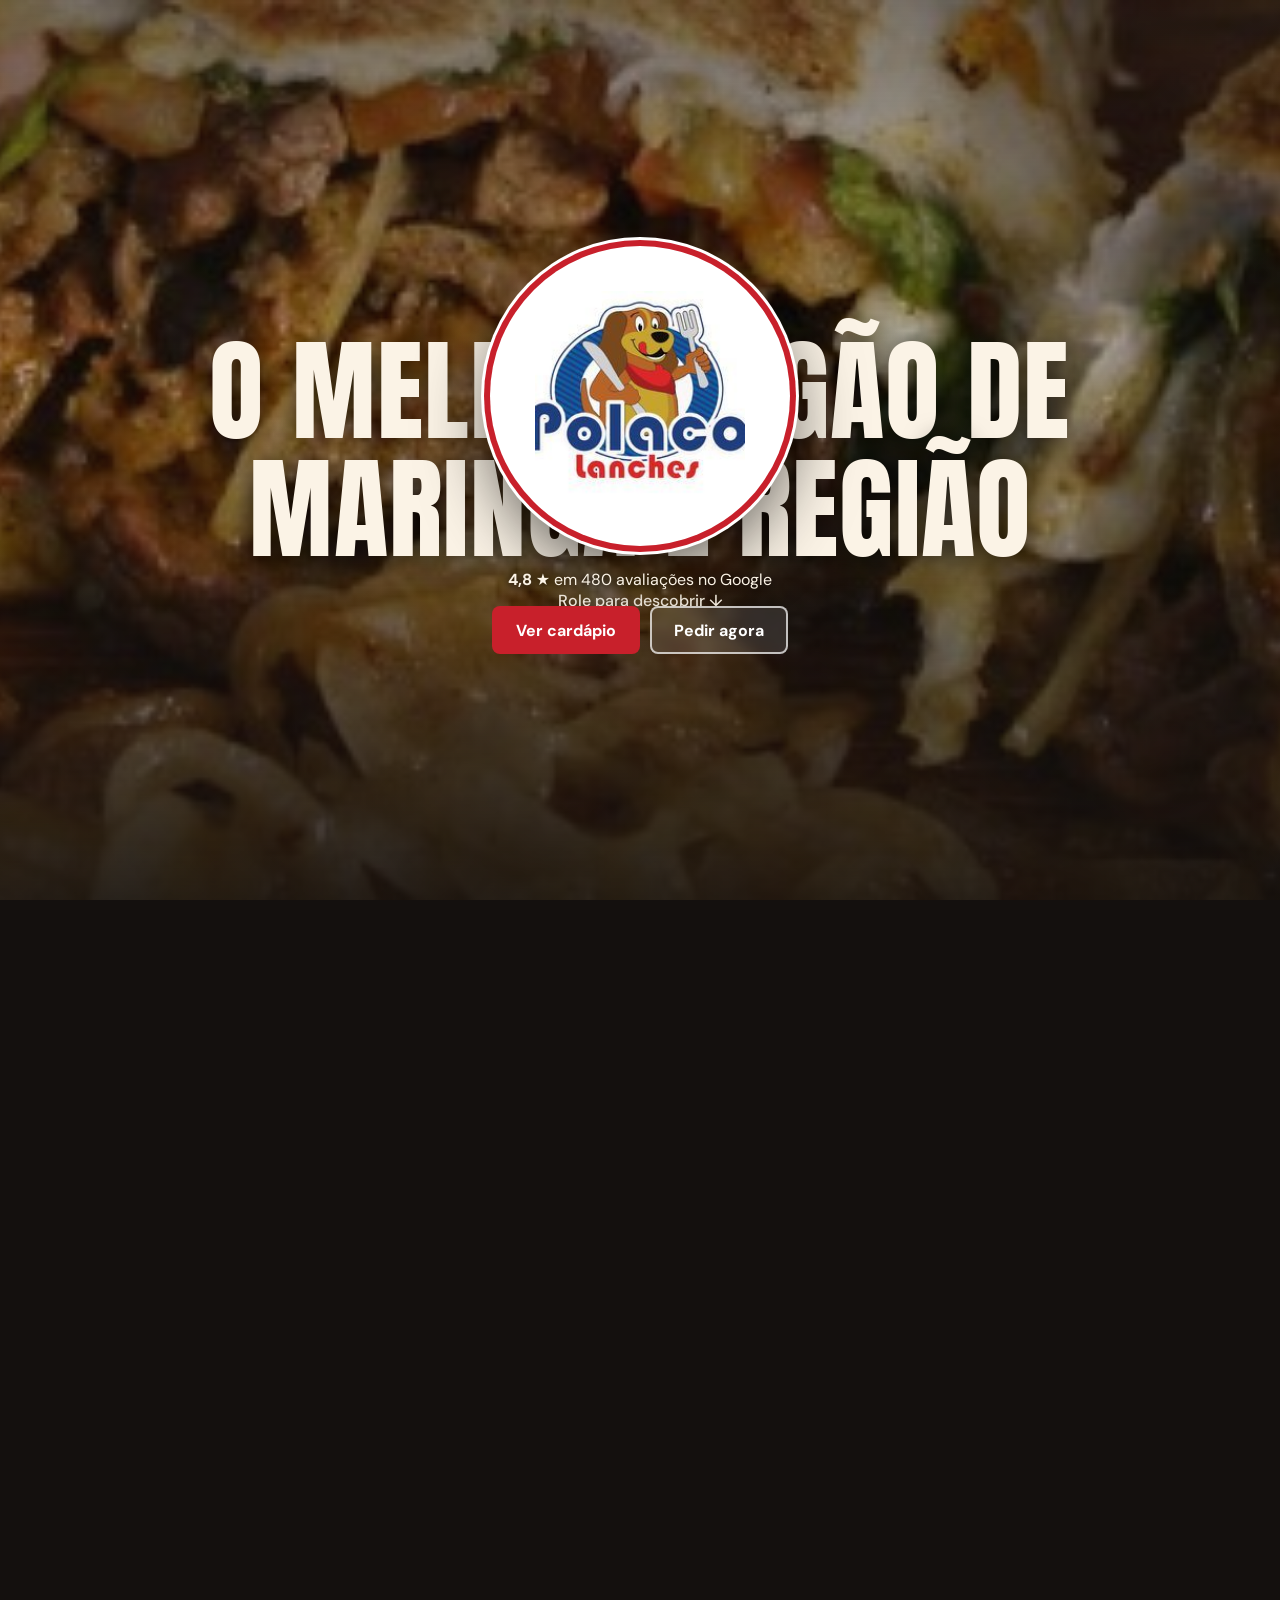
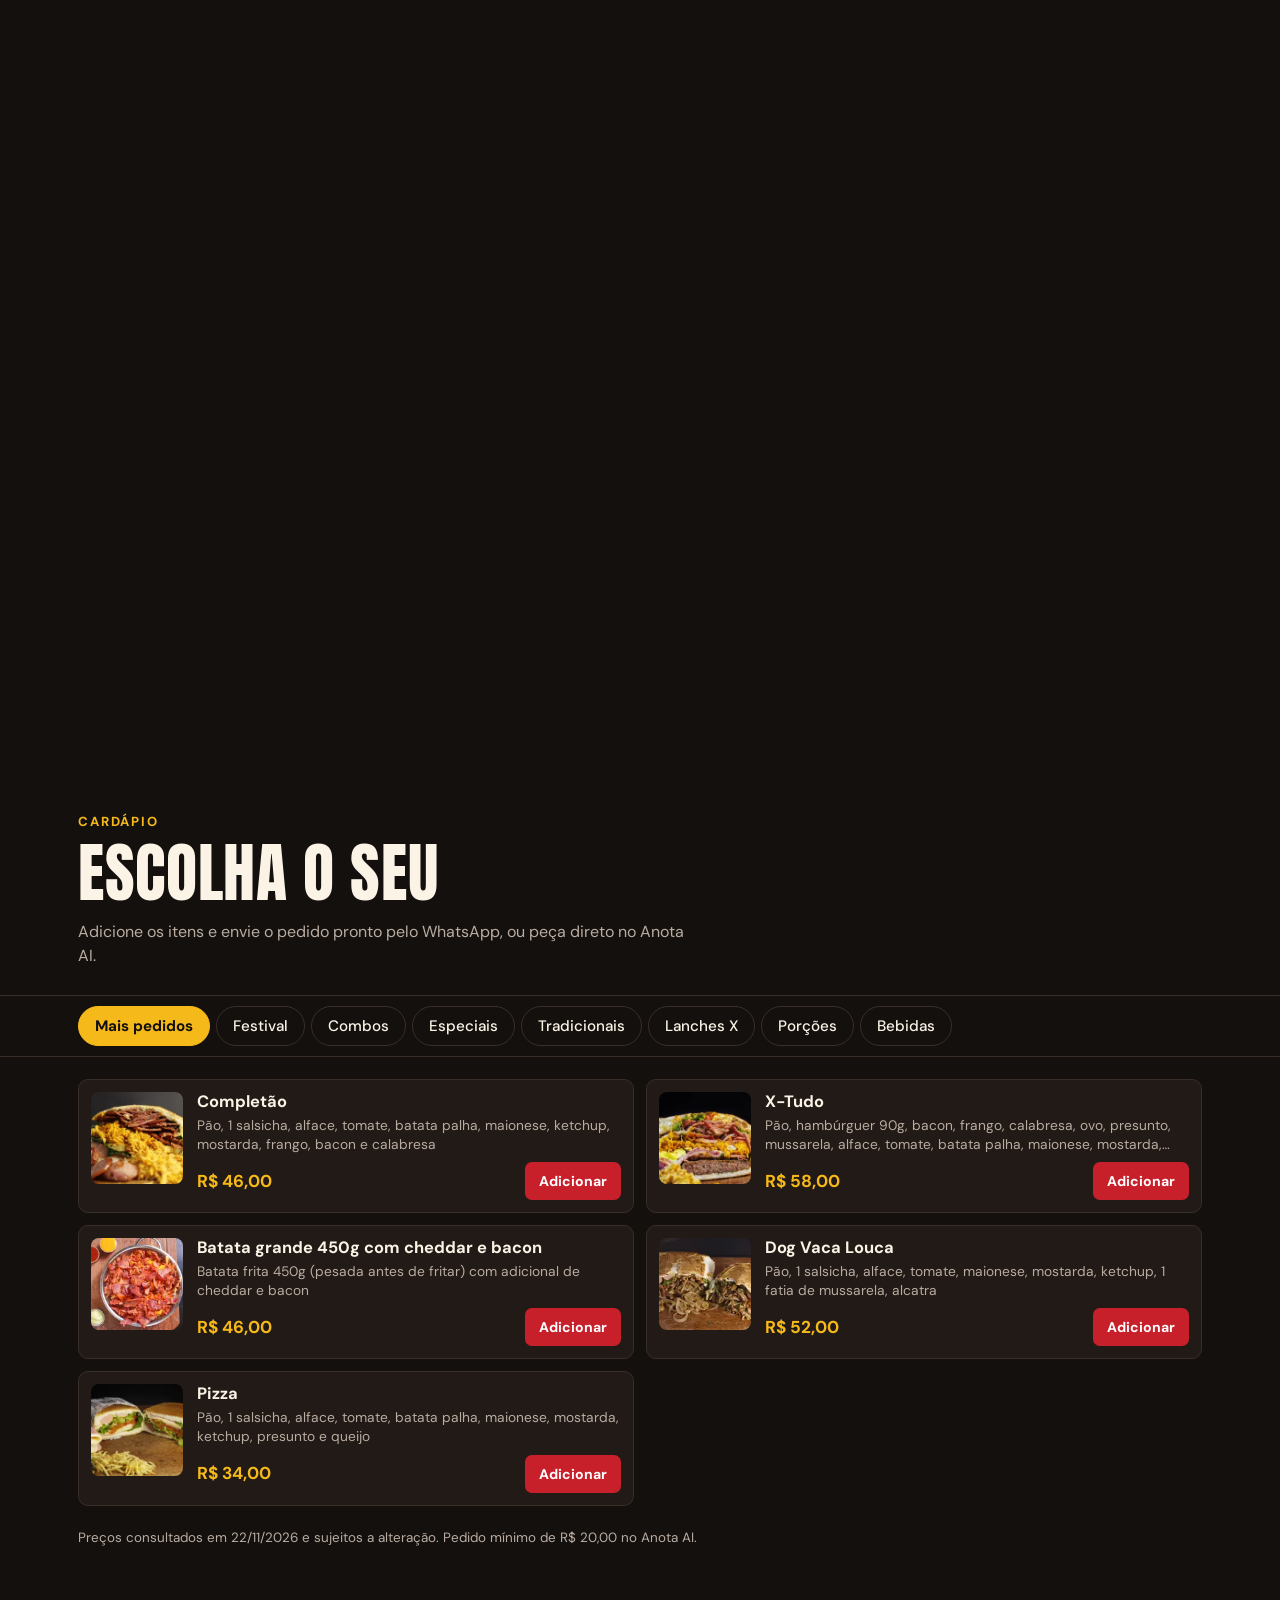
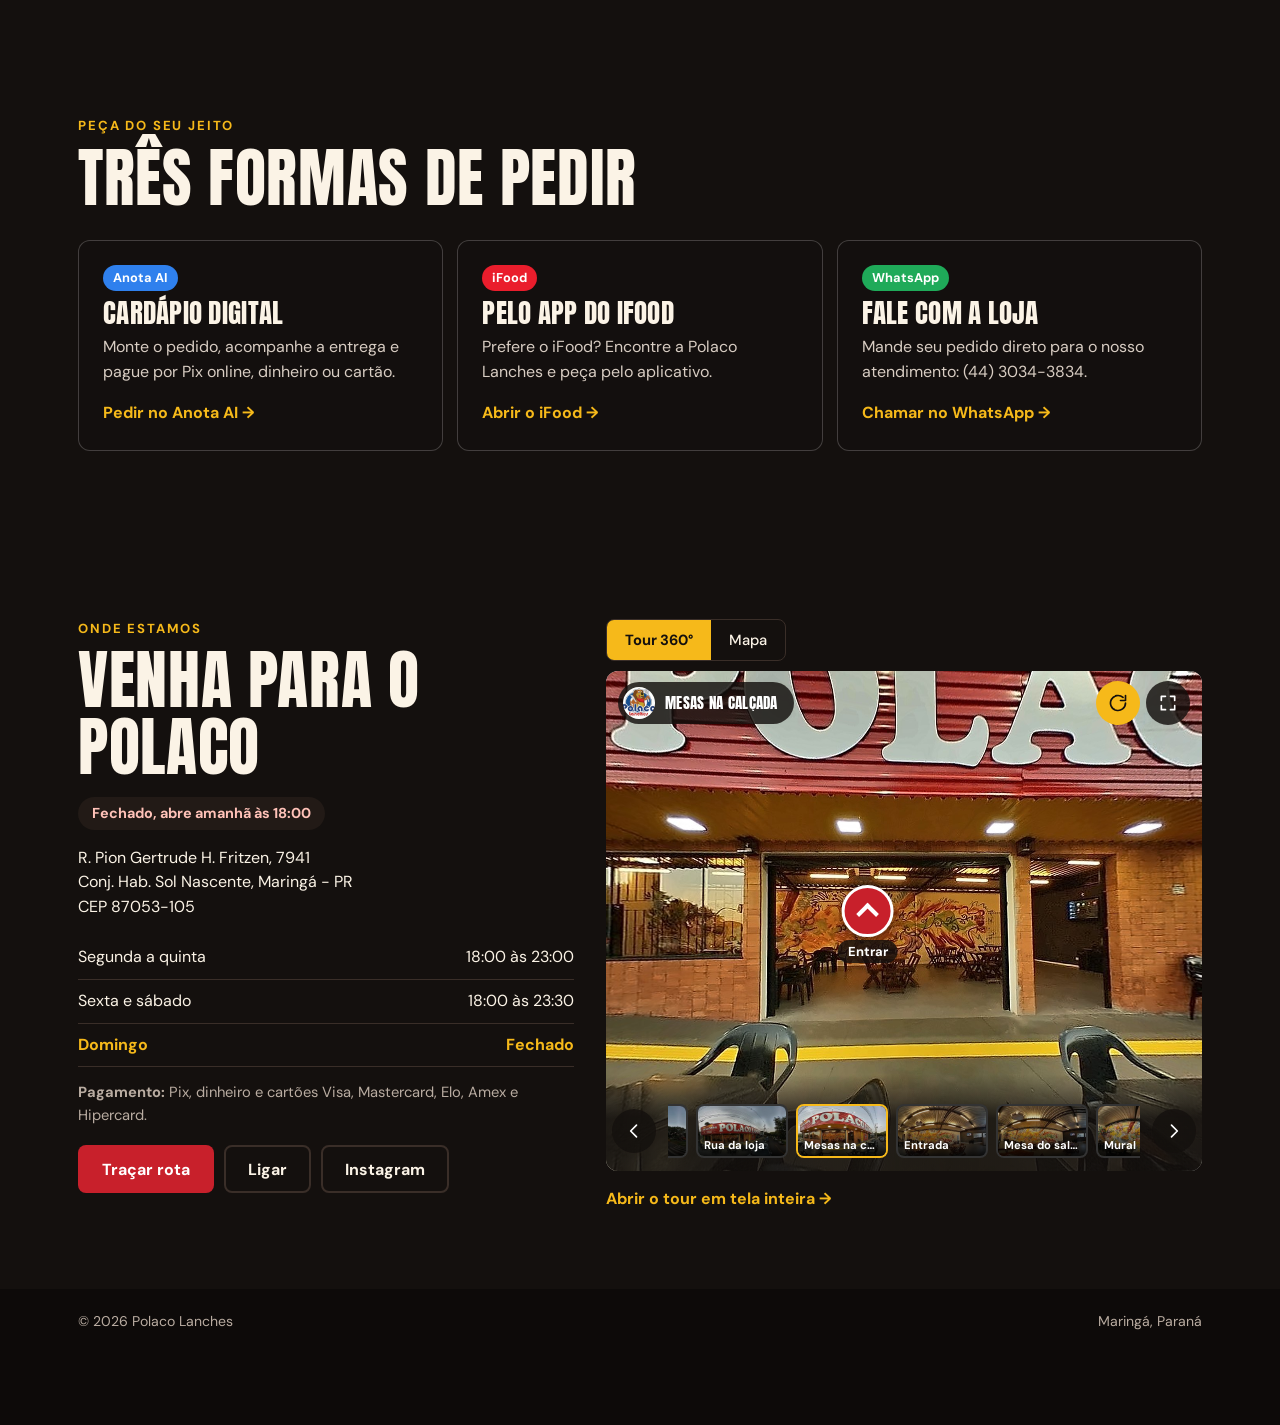
==== index.html @ fad6a204 "Site e tour virtual 360 da Polaco Lanches" ====
<!doctype html>
<html lang="pt-BR">
<head>
<meta charset="utf-8">
<meta name="viewport" content="width=device-width, initial-scale=1, viewport-fit=cover">
<title>Polaco Lanches | Dogão e lanches no Sol Nascente, Maringá</title>
<meta name="description" content="Polaco Lanches, no Jardim Sol Nascente em Maringá. Veja o cardápio de dogões, lanches e porções e peça pelo Anota AI, iFood ou WhatsApp.">
<meta name="theme-color" content="#14100e">
<meta property="og:title" content="Polaco Lanches | Maringá">
<meta property="og:description" content="Dogões, lanches e porções no Sol Nascente. Peça pelo Anota AI, iFood ou WhatsApp.">
<meta property="og:image" content="assets/img/logo.jpg">
<link rel="icon" href="assets/img/logo.jpg">
<link rel="preconnect" href="https://fonts.googleapis.com">
<link rel="preconnect" href="https://fonts.gstatic.com" crossorigin>
<link href="https://fonts.googleapis.com/css2?family=Anton&family=DM+Sans:wght@400;500;700&display=swap" rel="stylesheet">
<link rel="stylesheet" href="assets/styles.css">
<script type="application/ld+json">
{"@context":"https://schema.org","@type":"Restaurant","name":"Polaco Lanches Sol Nascente","image":"assets/img/logo.jpg","telephone":"+554430343834","servesCuisine":"Lanches","priceRange":"R$",
"address":{"@type":"PostalAddress","streetAddress":"R. Pion Gertrude H. Fritzen, 7941","addressLocality":"Maringá","addressRegion":"PR","postalCode":"87053-105","addressCountry":"BR"},
"geo":{"@type":"GeoCoordinates","latitude":-23.4571001,"longitude":-51.9103893},
"aggregateRating":{"@type":"AggregateRating","ratingValue":"4.8","reviewCount":"480"},
"openingHoursSpecification":[{"@type":"OpeningHoursSpecification","dayOfWeek":["Monday","Tuesday","Wednesday","Thursday"],"opens":"18:00","closes":"23:00"},{"@type":"OpeningHoursSpecification","dayOfWeek":["Friday","Saturday"],"opens":"18:00","closes":"23:30"}]}
</script>
</head>
<body>
<video id="bg" autoplay muted loop playsinline preload="auto" poster="assets/img/capa.jpg" aria-hidden="true">
  <source src="assets/video/fundo.mp4" type="video/mp4">
</video>
<div id="veil" aria-hidden="true"></div>

<header id="top">
  <a class="brand" href="#inicio" aria-label="Polaco Lanches, início"><img src="assets/img/logo.jpg" alt="" width="44" height="44"><span>Polaco Lanches</span></a>
  <nav aria-label="Principal">
    <a href="#cardapio">Cardápio</a>
    <a href="#pedir">Pedir</a>
    <a href="tour.html">Tour 360°</a>
    <a href="#local">Onde estamos</a>
  </nav>
  <a class="btn btn-red btn-sm" href="#pedir">Fazer pedido</a>
</header>

<main>
  <section id="inicio" aria-label="Apresentação">
    <div class="stage">
      <div class="intro">
        <p class="status" data-status>Sol Nascente, Maringá</p>
        <h1>O melhor dogão de Maringá e região</h1>
        <p class="hint">Role para descobrir <span aria-hidden="true">↓</span></p>
      </div>
      <div class="reveal">
        <div class="badge"><img src="assets/img/logo.jpg" alt="Logo Polaco Lanches" width="200" height="200"></div>
        <div class="reveal-cta">
          <p><strong>4,8 ★</strong> em 480 avaliações no Google</p>
          <div class="row">
            <a class="btn btn-red" href="#cardapio">Ver cardápio</a>
            <a class="btn btn-ghost" href="#pedir">Pedir agora</a>
          </div>
        </div>
      </div>
    </div>
  </section>

  <section id="cardapio" class="solid">
    <div class="wrap">
      <p class="eyebrow">Cardápio</p>
      <h2>Escolha o seu</h2>
      <p class="lead">Adicione os itens e envie o pedido pronto pelo WhatsApp, ou peça direto no Anota AI.</p>
    </div>
    <div class="tabs-bar"><div class="tabs wrap" id="tabs" role="tablist" aria-label="Categorias do cardápio"></div></div>
    <div class="wrap">
      <div class="grid" id="items" role="tabpanel"></div>
      <p class="note">Preços consultados em 22/11/2026 e sujeitos a alteração. Pedido mínimo de R$ 20,00 no Anota AI.</p>
    </div>
  </section>

  <section id="pedir" class="clear">
    <div class="wrap">
      <p class="eyebrow">Peça do seu jeito</p>
      <h2>Três formas de pedir</h2>
      <div class="channels">
        <a class="channel" href="https://pedido.anota.ai/loja/polaco-lanches-sol-nascente-1" target="_blank" rel="noopener">
          <span class="tag" style="--c:#2f80ed">Anota AI</span>
          <h3>Cardápio digital</h3>
          <p>Monte o pedido, acompanhe a entrega e pague por Pix online, dinheiro ou cartão.</p>
          <b>Pedir no Anota AI →</b>
        </a>
        <a class="channel" id="ifood" target="_blank" rel="noopener">
          <span class="tag" style="--c:#ea1d2c">iFood</span>
          <h3>Pelo app do iFood</h3>
          <p>Prefere o iFood? Encontre a Polaco Lanches e peça pelo aplicativo.</p>
          <b>Abrir o iFood →</b>
        </a>
        <a class="channel" data-wa href="#">
          <span class="tag" style="--c:#1faa59">WhatsApp</span>
          <h3>Fale com a loja</h3>
          <p>Mande seu pedido direto para o nosso atendimento: (44) 3034-3834.</p>
          <b>Chamar no WhatsApp →</b>
        </a>
      </div>
    </div>
  </section>

  <section id="local" class="solid">
    <div class="wrap local">
      <div>
        <p class="eyebrow">Onde estamos</p>
        <h2>Venha para o Polaco</h2>
        <p class="status dark" data-status></p>
        <address>R. Pion Gertrude H. Fritzen, 7941<br>Conj. Hab. Sol Nascente, Maringá - PR<br>CEP 87053-105</address>
        <table class="hours" aria-label="Horário de funcionamento">
          <tr data-days="1,2,3,4"><th scope="row">Segunda a quinta</th><td>18:00 às 23:00</td></tr>
          <tr data-days="5,6"><th scope="row">Sexta e sábado</th><td>18:00 às 23:30</td></tr>
          <tr data-days="0"><th scope="row">Domingo</th><td>Fechado</td></tr>
        </table>
        <p class="pay"><strong>Pagamento:</strong> Pix, dinheiro e cartões Visa, Mastercard, Elo, Amex e Hipercard.</p>
        <div class="row">
          <a class="btn btn-red" href="https://www.google.com/maps/dir/?api=1&destination=-23.4571001,-51.9103893" target="_blank" rel="noopener">Traçar rota</a>
          <a class="btn btn-line" href="tel:+554430343834">Ligar</a>
          <a class="btn btn-line" href="https://www.instagram.com/polacolanchesmga/" target="_blank" rel="noopener">Instagram</a>
        </div>
      </div>
      <div class="views">
        <div class="switch" role="group" aria-label="Tipo de visualização">
          <button type="button" class="on" data-view="sv">Tour 360°</button>
          <button type="button" data-view="map">Mapa</button>
        </div>
        <iframe id="viewer" title="Tour virtual 360° da Polaco Lanches" loading="lazy" referrerpolicy="no-referrer-when-downgrade" allow="fullscreen; accelerometer; gyroscope" allowfullscreen></iframe>
        <a class="tour-link" href="tour.html">Abrir o tour em tela inteira →</a>
      </div>
    </div>
  </section>
</main>

<footer>
  <div class="wrap"><span>© <span id="year"></span> Polaco Lanches</span><span>Maringá, Paraná</span></div>
</footer>

<button id="cart-fab" type="button" hidden><span id="fab-count">0</span> Ver pedido <b id="fab-total"></b></button>

<dialog id="cart" aria-labelledby="cart-title">
  <form method="dialog" class="cart-head">
    <h2 id="cart-title">Seu pedido</h2>
    <button aria-label="Fechar">✕</button>
  </form>
  <ul id="cart-list"></ul>
  <div class="cart-form">
    <label>Nome<input id="c-name" autocomplete="name"></label>
    <fieldset>
      <legend>Como vai receber?</legend>
      <label><input type="radio" name="mode" value="Entrega" checked> Entrega</label>
      <label><input type="radio" name="mode" value="Retirada"> Retirada</label>
    </fieldset>
    <label id="addr-wrap">Endereço de entrega<input id="c-addr" autocomplete="street-address"></label>
    <label>Pagamento
      <select id="c-pay"><option>Pix</option><option>Cartão</option><option>Dinheiro</option></select>
    </label>
    <label>Observações<input id="c-obs" placeholder="Ex.: sem tomate"></label>
  </div>
  <div class="cart-foot">
    <p>Subtotal <b id="cart-total"></b></p>
    <small>A taxa de entrega é confirmada pela loja.</small>
    <button id="send" type="button" class="btn btn-wa">Enviar pelo WhatsApp</button>
  </div>
</dialog>

<script src="assets/menu-data.js"></script>
<script src="assets/app.js"></script>
</body>
</html>
---- assets/styles.css ----
:root {
  --red: #c8202b; --red-d: #9d1720; --mustard: #f6b91a; --cream: #fbf3e6;
  --ink: #14100e; --ink-2: #221a16; --line: #3a2e28; --muted: #b9aca1; --wa: #1faa59;
  --display: "Anton", Impact, sans-serif; --body: "DM Sans", system-ui, sans-serif;
  --p: 0;
}
* { box-sizing: border-box; }
html { scroll-behavior: smooth; scroll-padding-top: 76px; }
body { margin: 0; background: var(--ink); color: var(--cream); font: 400 16px/1.55 var(--body); overflow-x: clip; }
img, video, iframe { display: block; max-width: 100%; }
a { color: inherit; }
h1, h2, h3 { font-family: var(--display); font-weight: 400; line-height: 1.05; letter-spacing: .01em; margin: 0; text-transform: uppercase; }
h2 { font-size: clamp(2.3rem, 6vw, 4rem); }
:focus-visible { outline: 3px solid var(--mustard); outline-offset: 2px; }
.wrap { width: min(1180px, 100%); margin-inline: auto; padding-inline: 16px; }
@media (min-width: 720px) { .wrap { padding-inline: 28px; } }
.eyebrow { color: var(--mustard); font-weight: 700; letter-spacing: .14em; text-transform: uppercase; font-size: .82rem; margin: 0 0 8px; }
.lead { color: var(--muted); max-width: 56ch; margin: 12px 0 0; }
.row { display: flex; flex-wrap: wrap; gap: 10px; }

.btn { display: inline-flex; align-items: center; justify-content: center; min-height: 48px; padding: 0 22px; border-radius: 8px; border: 2px solid transparent; font: 700 1rem var(--body); text-decoration: none; cursor: pointer; transition: transform .15s, background .15s; }
.btn:hover { transform: translateY(-2px); }
.btn-sm { min-height: 40px; padding: 0 16px; font-size: .9rem; }
.btn-red { background: var(--red); color: #fff; } .btn-red:hover { background: var(--red-d); }
.btn-ghost { background: rgba(255,255,255,.12); color: #fff; border-color: rgba(255,255,255,.7); backdrop-filter: blur(4px); }
.btn-line { background: none; color: var(--cream); border-color: var(--line); }
.btn-wa { background: var(--wa); color: #fff; width: 100%; }

#bg { position: fixed; inset: 0; width: 100%; height: 100lvh; object-fit: cover; object-position: center 40%; z-index: -2; background: var(--ink); }
#veil { position: fixed; inset: 0; z-index: -1; background: linear-gradient(180deg, rgba(20,16,14,.55), rgba(20,16,14,.25) 40%, rgba(20,16,14,.88)); }
#veil::after { content: ""; position: absolute; inset: 0; background: var(--ink); opacity: calc(var(--p) * .5); }

#top { position: fixed; z-index: 20; inset: 0 0 auto; display: flex; align-items: center; justify-content: space-between; gap: 16px; padding: 10px 16px; background: rgba(20,16,14,.92); border-bottom: 1px solid var(--line); transform: translateY(-100%); transition: transform .3s; }
#top.show { transform: none; }
.brand { display: flex; align-items: center; gap: 10px; text-decoration: none; font-family: var(--display); font-size: 1.2rem; text-transform: uppercase; }
.brand img { width: 44px; height: 44px; border-radius: 50%; background: #fff; padding: 2px; }
#top nav { display: none; gap: 26px; }
#top nav a { text-decoration: none; font-weight: 500; } #top nav a:hover { color: var(--mustard); }
@media (min-width: 820px) { #top { padding-inline: 28px; } #top nav { display: flex; } }

#inicio { height: 260vh; }
.stage { position: sticky; top: 0; height: 100vh; height: 100svh; overflow: hidden; display: grid; place-items: center; padding: 16px; text-align: center; }
.intro, .reveal { grid-area: 1 / 1; }
.intro { max-width: 900px; opacity: calc(1 - var(--p) * 3.2); transform: translateY(calc(var(--p) * -90px)); }
.intro h1 { font-size: clamp(3rem, 10vw, 7rem); text-shadow: 0 3px 24px rgba(0,0,0,.6); margin: 14px 0 22px; }
.hint { font-weight: 500; margin: 0; } .hint span { display: inline-block; animation: bob 1.4s infinite; }
@keyframes bob { 50% { transform: translateY(6px); } }
.status { display: inline-block; margin: 0; padding: 5px 14px; border-radius: 99px; background: rgba(20,16,14,.72); font-weight: 700; font-size: .9rem; }
.status.open { color: #6ee7a0; } .status.closed { color: #ffc2b8; }
.status.dark { background: var(--ink-2); margin: 16px 0 0; }

.reveal { display: flex; flex-direction: column; align-items: center; gap: 22px; pointer-events: none; }
.badge { width: min(62vw, 300px); aspect-ratio: 1; padding: 15%; border-radius: 50%; overflow: hidden; background: #fff; box-shadow: 0 0 0 6px var(--red), 0 0 0 9px #fff, 0 24px 70px rgba(0,0,0,.65);
  --t: clamp(0, calc((var(--p) - .18) / .4), 1);
  opacity: var(--t); transform: scale(calc(.35 + var(--t) * .65)) rotate(calc((1 - var(--t)) * -22deg)); }
.badge img { width: 100%; height: 100%; object-fit: contain; }
.reveal-cta { --u: clamp(0, calc((var(--p) - .62) / .22), 1); opacity: var(--u); transform: translateY(calc((1 - var(--u)) * 26px)); }
.reveal-cta p { margin: 0 0 14px; text-shadow: 0 1px 8px #000; }
.reveal-cta .row { justify-content: center; }
.reveal.live { pointer-events: auto; }

.solid { background: var(--ink); padding-block: 72px; position: relative; }
.clear { padding-block: 96px; }

.tabs-bar { position: sticky; top: 65px; z-index: 10; background: var(--ink); border-block: 1px solid var(--line); margin-top: 26px; }
.tabs { display: flex; gap: 6px; overflow-x: auto; padding-block: 10px; scrollbar-width: none; }
.tabs::-webkit-scrollbar { display: none; }
.tabs button { flex: none; min-height: 40px; padding: 0 16px; border-radius: 99px; border: 1px solid var(--line); background: none; color: var(--cream); font: 500 .95rem var(--body); cursor: pointer; }
.tabs button[aria-selected="true"] { background: var(--mustard); border-color: var(--mustard); color: var(--ink); font-weight: 700; }

.grid { display: grid; gap: 12px; padding-top: 22px; }
@media (min-width: 820px) { .grid { grid-template-columns: 1fr 1fr; } }
.item { display: grid; grid-template-columns: 92px 1fr; gap: 14px; padding: 12px; background: var(--ink-2); border: 1px solid var(--line); border-radius: 10px; }
.item img, .noimg { width: 92px; height: 92px; border-radius: 8px; object-fit: cover; background: #33271f; }
.noimg { display: grid; place-items: center; font-family: var(--display); color: var(--mustard); font-size: 1.6rem; }
.item h3 { font: 700 1.03rem/1.25 var(--body); text-transform: none; letter-spacing: 0; }
.item p { margin: 3px 0 8px; color: var(--muted); font-size: .86rem; line-height: 1.4; display: -webkit-box; -webkit-line-clamp: 2; -webkit-box-orient: vertical; overflow: hidden; }
.buy { display: flex; align-items: center; justify-content: space-between; gap: 8px; }
.price { font-weight: 700; color: var(--mustard); font-size: 1.08rem; }
.price s { color: var(--muted); font-weight: 400; font-size: .84rem; margin-right: 6px; }
.add { min-height: 38px; padding: 0 14px; border: 0; border-radius: 7px; background: var(--red); color: #fff; font: 700 .88rem var(--body); cursor: pointer; }
.add:hover { background: var(--red-d); }
.note { color: var(--muted); font-size: .84rem; margin: 22px 0 0; }

.channels { display: grid; gap: 14px; margin-top: 28px; }
@media (min-width: 820px) { .channels { grid-template-columns: repeat(3, 1fr); } }
.channel { display: flex; flex-direction: column; align-items: flex-start; gap: 8px; padding: 24px; border-radius: 12px; background: rgba(20,16,14,.86); border: 1px solid rgba(255,255,255,.2); text-decoration: none; transition: transform .18s, border-color .18s; }
.channel:hover { transform: translateY(-4px); border-color: var(--mustard); }
.channel h3 { font-size: 1.7rem; }
.channel p { margin: 0 0 8px; color: #d8cdc3; flex: 1; }
.channel b { color: var(--mustard); }
.tag { background: var(--c); color: #fff; font-weight: 700; font-size: .8rem; padding: 3px 10px; border-radius: 99px; }

.local { display: grid; gap: 32px; }
@media (min-width: 900px) { .local { grid-template-columns: 5fr 6fr; align-items: start; } }
address { font-style: normal; margin: 16px 0; }
.hours { width: 100%; border-collapse: collapse; margin-bottom: 14px; }
.hours th, .hours td { padding: 9px 0; border-bottom: 1px solid var(--line); font-weight: 400; text-align: left; }
.hours td { text-align: right; }
.hours tr.today th, .hours tr.today td { color: var(--mustard); font-weight: 700; }
.pay { color: var(--muted); font-size: .92rem; margin: 0 0 18px; }
.switch { display: inline-flex; margin-bottom: 10px; border: 1px solid var(--line); border-radius: 8px; overflow: hidden; }
.switch button { min-height: 40px; padding: 0 18px; border: 0; background: none; color: var(--cream); font: 500 .92rem var(--body); cursor: pointer; }
.switch .on { background: var(--mustard); color: var(--ink); font-weight: 700; }
#viewer { width: 100%; height: clamp(320px, 56vh, 500px); border: 0; border-radius: 12px; background: var(--ink-2); }

.tour-link { display: inline-block; margin-top: 10px; padding-block: 6px; color: var(--mustard); font-weight: 700; text-decoration: none; }
.tour-link:hover { text-decoration: underline; }

footer { background: #0d0a09; color: var(--muted); padding: 22px 0 92px; font-size: .88rem; }
footer .wrap { display: flex; justify-content: space-between; gap: 12px; flex-wrap: wrap; }

#cart-fab { position: fixed; z-index: 30; left: 50%; bottom: max(14px, env(safe-area-inset-bottom)); transform: translateX(-50%); display: flex; align-items: center; gap: 10px; width: max-content; max-width: calc(100vw - 32px); min-height: 52px; padding: 0 20px; border: 0; border-radius: 99px; background: var(--wa); color: #fff; font: 700 1rem var(--body); box-shadow: 0 8px 28px rgba(0,0,0,.5); cursor: pointer; }
#cart-fab[hidden] { display: none; }
#fab-count { display: grid; place-items: center; min-width: 26px; height: 26px; padding: 0 6px; border-radius: 99px; background: #fff; color: #128044; font-size: .86rem; }

#cart { width: min(460px, 100vw); max-width: 100vw; height: 100dvh; max-height: 100dvh; margin: 0 0 0 auto; padding: 0; border: 0; background: var(--ink-2); color: var(--cream); overflow-y: auto; }
#cart[open] { display: flex; flex-direction: column; }
#cart::backdrop { background: rgba(0,0,0,.6); }
.cart-head { display: flex; justify-content: space-between; align-items: center; padding: 16px; border-bottom: 1px solid var(--line); }
.cart-head h2 { font-size: 1.7rem; }
.cart-head button { width: 40px; height: 40px; border: 0; border-radius: 8px; background: var(--line); color: #fff; cursor: pointer; }
#cart-list { list-style: none; margin: 0; padding: 4px 16px; }
#cart-list li { display: flex; align-items: center; justify-content: space-between; gap: 10px; padding: 10px 0; border-bottom: 1px solid var(--line); font-size: .94rem; }
.qty { display: flex; align-items: center; gap: 8px; flex: none; }
.qty button { width: 34px; height: 34px; border: 1px solid var(--line); border-radius: 6px; background: none; color: #fff; font-size: 1.05rem; cursor: pointer; }
.cart-form { display: grid; gap: 12px; padding: 16px; }
.cart-form > label { display: grid; gap: 4px; font-weight: 500; font-size: .9rem; }
.cart-form input:not([type=radio]), .cart-form select { width: 100%; min-height: 44px; padding: 0 12px; border: 1px solid var(--line); border-radius: 7px; background: var(--ink); color: var(--cream); font: 16px var(--body); }
.cart-form .err { border-color: #ff7a6b !important; }
fieldset { display: flex; gap: 18px; margin: 0; padding: 0; border: 0; font-size: .95rem; }
legend { font-weight: 500; font-size: .9rem; margin-bottom: 4px; padding: 0; }
.cart-foot { margin-top: auto; position: sticky; bottom: 0; padding: 14px 16px; background: var(--ink); border-top: 1px solid var(--line); }
.cart-foot p { display: flex; justify-content: space-between; margin: 0; font-size: 1.1rem; }
.cart-foot small { display: block; color: var(--muted); margin-bottom: 10px; }

@media (prefers-reduced-motion: reduce) {
  html { scroll-behavior: auto; }
  .hint span { animation: none; }
  .btn, .channel { transition: none; }
}
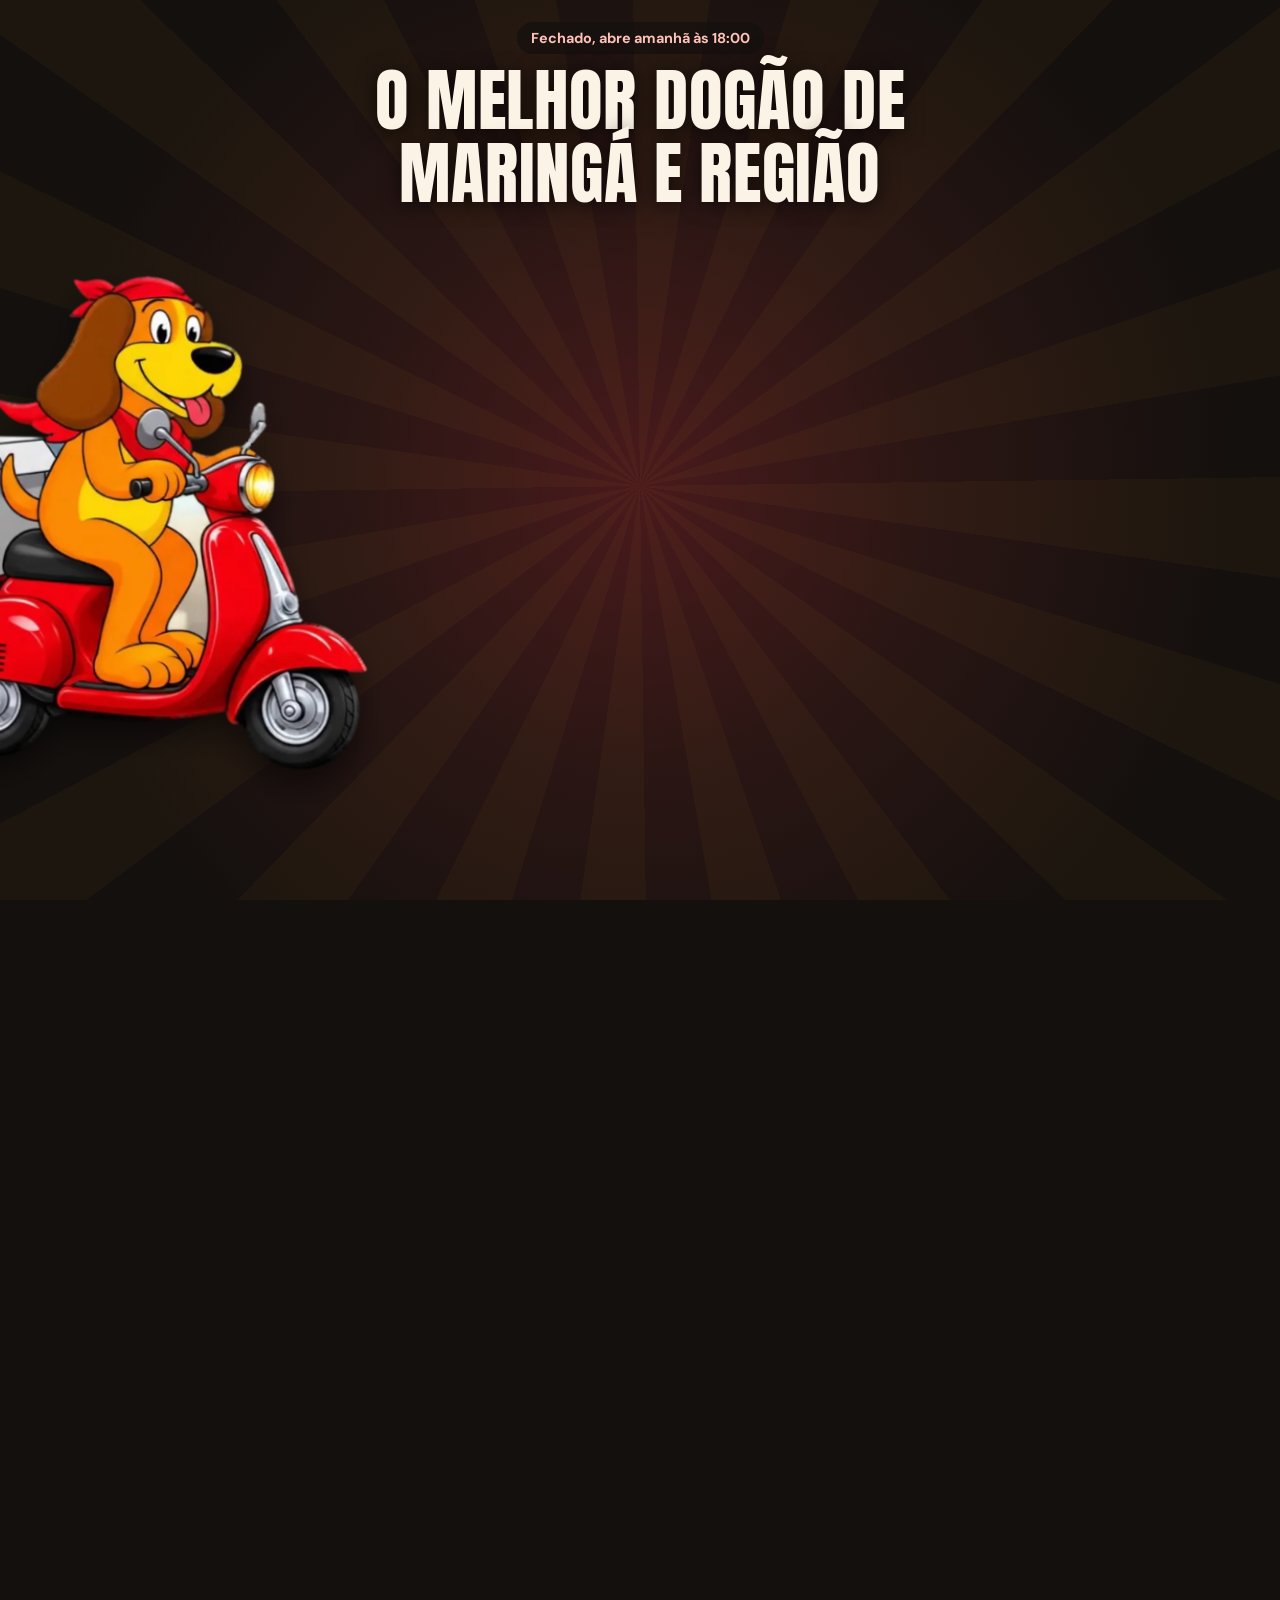
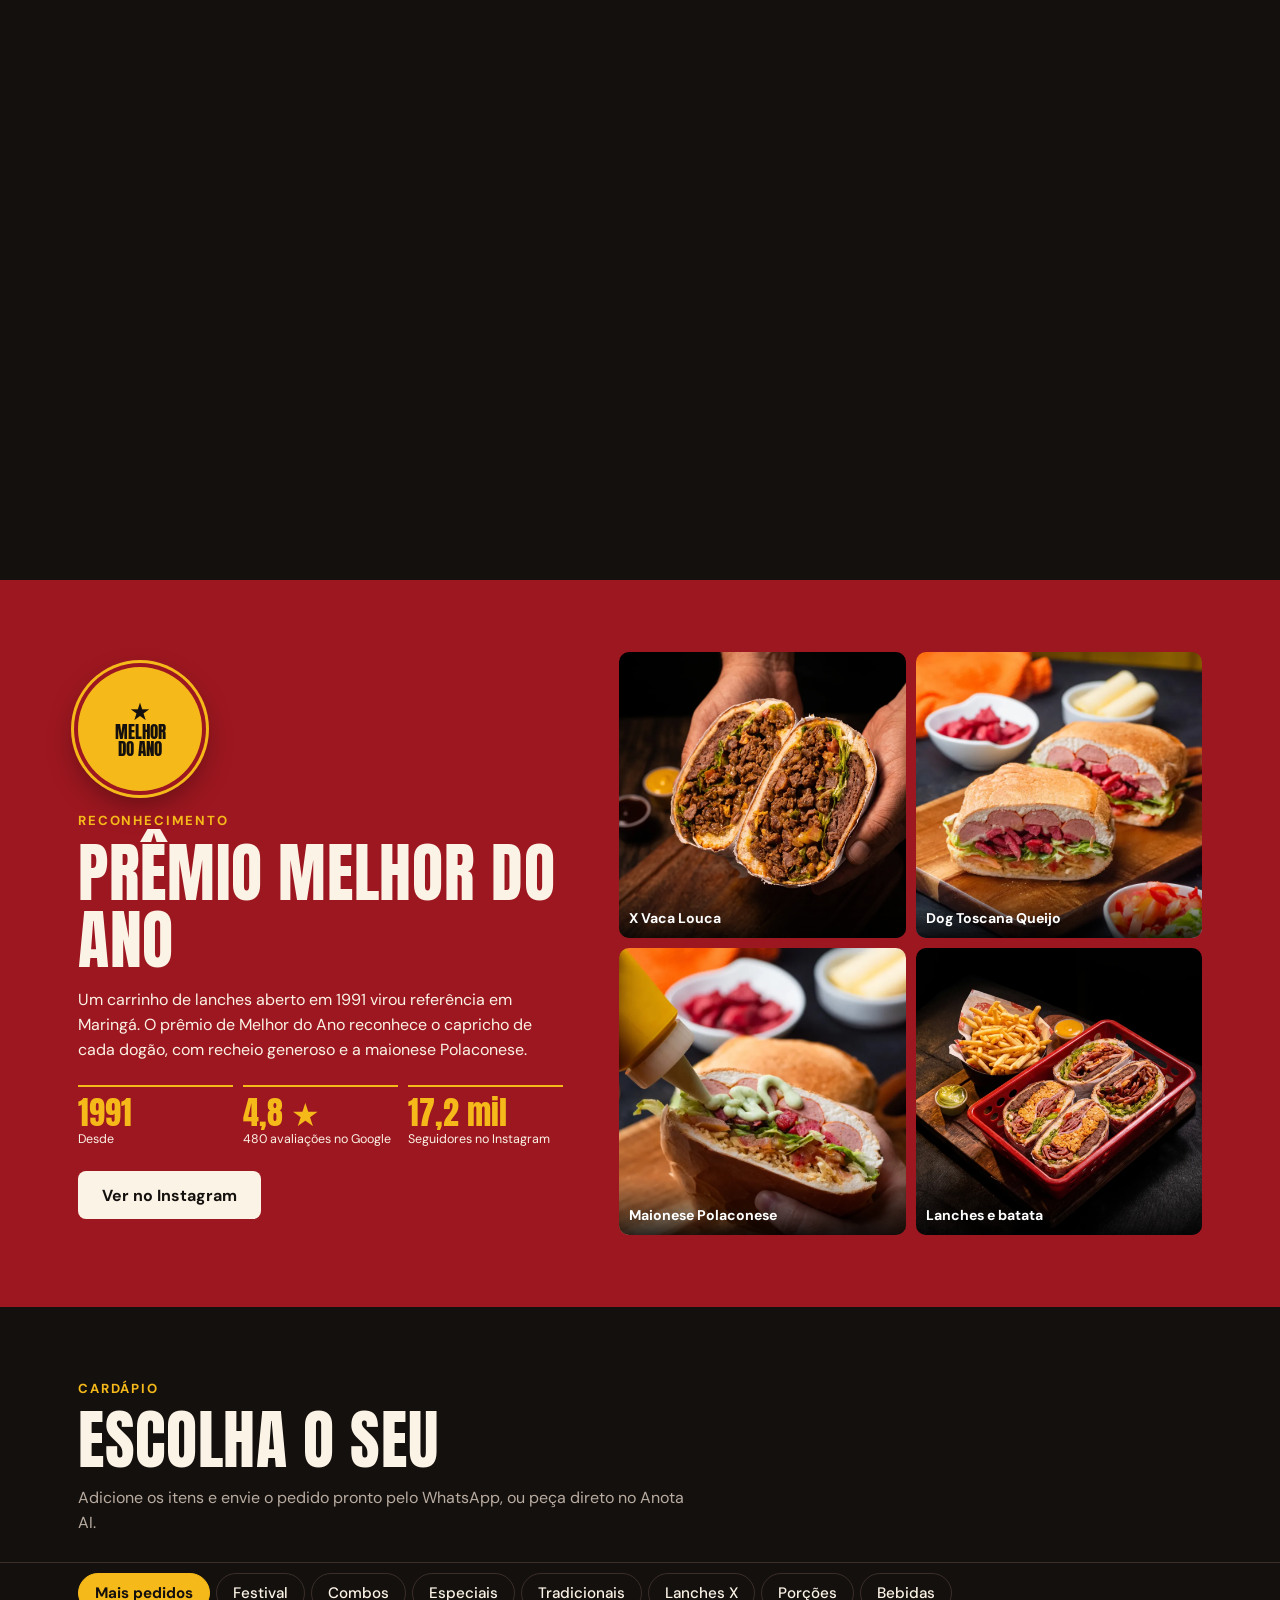
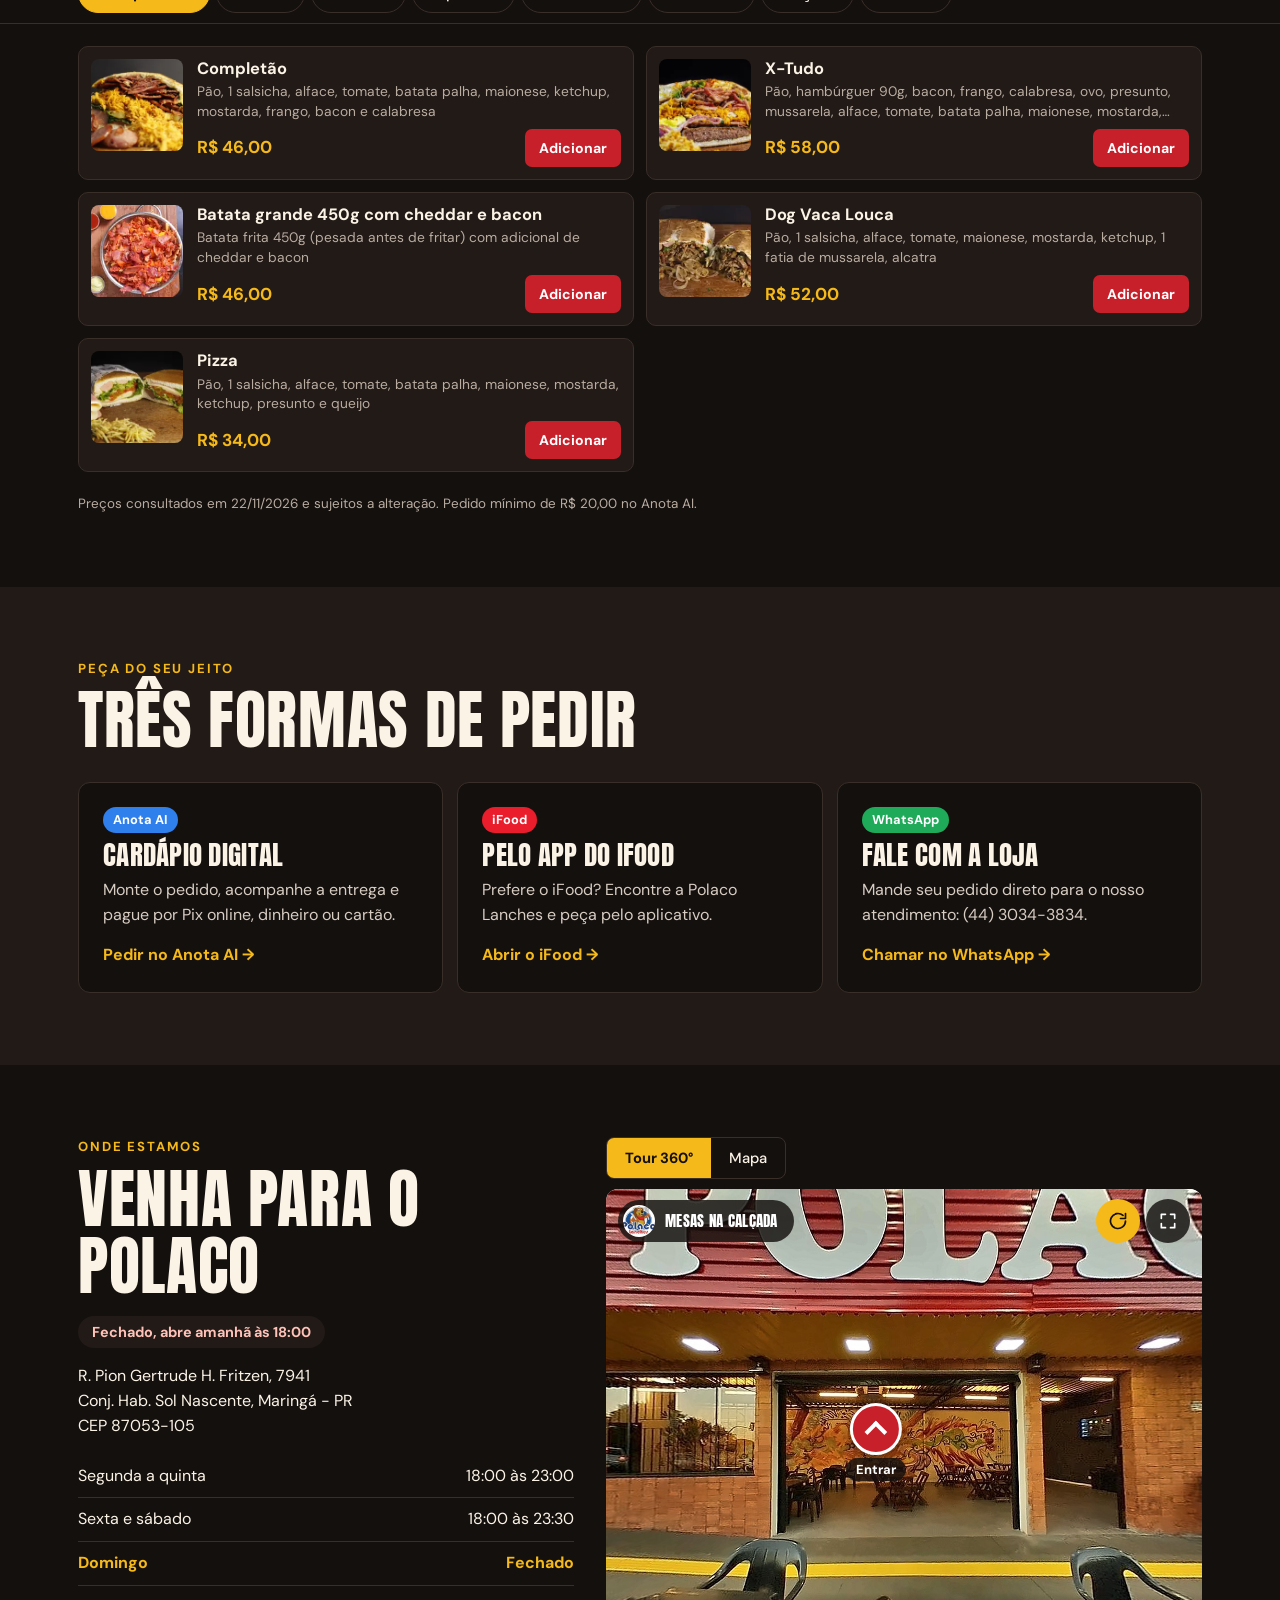
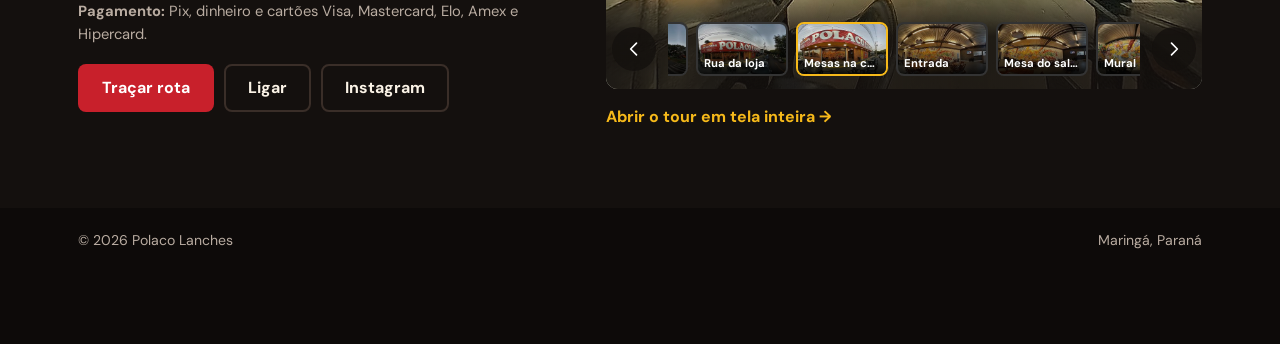
==== commit 4d341d82: "Entregador animado no inicio e area do premio Troca o video de fundo pela moto recortada guiada pela" ====
--- a/index.html
+++ b/index.html
@@ -14,6 +14,7 @@
 <link rel="preconnect" href="https://fonts.gstatic.com" crossorigin>
 <link href="https://fonts.googleapis.com/css2?family=Anton&family=DM+Sans:wght@400;500;700&display=swap" rel="stylesheet">
 <link rel="stylesheet" href="assets/styles.css">
+<link rel="preload" as="image" href="assets/moto/m00.webp" type="image/webp">
 <script type="application/ld+json">
 {"@context":"https://schema.org","@type":"Restaurant","name":"Polaco Lanches Sol Nascente","image":"assets/img/logo.jpg","telephone":"+554430343834","servesCuisine":"Lanches","priceRange":"R$",
 "address":{"@type":"PostalAddress","streetAddress":"R. Pion Gertrude H. Fritzen, 7941","addressLocality":"Maringá","addressRegion":"PR","postalCode":"87053-105","addressCountry":"BR"},
@@ -21,16 +22,13 @@
 "aggregateRating":{"@type":"AggregateRating","ratingValue":"4.8","reviewCount":"480"},
 "openingHoursSpecification":[{"@type":"OpeningHoursSpecification","dayOfWeek":["Monday","Tuesday","Wednesday","Thursday"],"opens":"18:00","closes":"23:00"},{"@type":"OpeningHoursSpecification","dayOfWeek":["Friday","Saturday"],"opens":"18:00","closes":"23:30"}]}
 </script>
+<noscript><style>#inicio{height:100svh}#moto,.hint{display:none}.surge{opacity:1!important;transform:translate(-50%,-50%)!important}.fecha{--f:1;visibility:visible}</style></noscript>
 </head>
 <body>
-<video id="bg" autoplay muted loop playsinline preload="auto" poster="assets/img/capa.jpg" aria-hidden="true">
-  <source src="assets/video/fundo.mp4" type="video/mp4">
-</video>
-<div id="veil" aria-hidden="true"></div>
-
 <header id="top">
   <a class="brand" href="#inicio" aria-label="Polaco Lanches, início"><img src="assets/img/logo.jpg" alt="" width="44" height="44"><span>Polaco Lanches</span></a>
   <nav aria-label="Principal">
+    <a href="#premio">Prêmio</a>
     <a href="#cardapio">Cardápio</a>
     <a href="#pedir">Pedir</a>
     <a href="tour.html">Tour 360°</a>
@@ -41,21 +39,41 @@
 
 <main>
   <section id="inicio" aria-label="Apresentação">
-    <div class="stage">
-      <div class="intro">
+    <div class="palco">
+      <div class="abre">
         <p class="status" data-status>Sol Nascente, Maringá</p>
         <h1>O melhor dogão de Maringá e região</h1>
-        <p class="hint">Role para descobrir <span aria-hidden="true">↓</span></p>
       </div>
-      <div class="reveal">
-        <div class="badge"><img src="assets/img/logo.jpg" alt="Logo Polaco Lanches" width="200" height="200"></div>
-        <div class="reveal-cta">
-          <p><strong>4,8 ★</strong> em 480 avaliações no Google</p>
-          <div class="row">
-            <a class="btn btn-red" href="#cardapio">Ver cardápio</a>
-            <a class="btn btn-ghost" href="#pedir">Pedir agora</a>
-          </div>
-        </div>
+      <div class="surge"><img src="assets/img/logo-polaco.webp" alt="Logo Polaco Lanches com o mascote" width="820" height="643"></div>
+      <canvas id="moto" width="640" height="640" role="img" aria-label="Mascote da Polaco Lanches passando de moto com a entrega"></canvas>
+      <p class="hint">Role para receber a entrega <span aria-hidden="true">↓</span></p>
+      <div class="fecha">
+        <p class="nota"><strong>4,8 ★</strong> em 480 avaliações no Google</p>
+        <a class="btn btn-red" href="#cardapio">Ver cardápio</a>
+        <a class="btn btn-ghost" href="#pedir">Pedir agora</a>
+      </div>
+    </div>
+  </section>
+
+  <section id="premio">
+    <div class="wrap premio">
+      <div>
+        <div class="medalha" aria-hidden="true"><span>★</span><b>Melhor<br>do Ano</b></div>
+        <p class="eyebrow">Reconhecimento</p>
+        <h2>Prêmio Melhor do Ano</h2>
+        <p class="premio-txt">Um carrinho de lanches aberto em 1991 virou referência em Maringá. O prêmio de Melhor do Ano reconhece o capricho de cada dogão, com recheio generoso e a maionese Polaconese.</p>
+        <dl class="numeros">
+          <div><dt>Desde</dt><dd>1991</dd></div>
+          <div><dt>480 avaliações no Google</dt><dd>4,8 ★</dd></div>
+          <div><dt>Seguidores no Instagram</dt><dd>17,2 mil</dd></div>
+        </dl>
+        <a class="btn btn-claro" href="https://www.instagram.com/polacolanchesmga/" target="_blank" rel="noopener">Ver no Instagram</a>
+      </div>
+      <div class="galeria">
+        <figure><img src="assets/premio/vaca-louca.webp" alt="X Vaca Louca aberto ao meio, cheio de carne" width="1000" height="1000" loading="lazy"><figcaption>X Vaca Louca</figcaption></figure>
+        <figure><img src="assets/premio/festival-1.webp" alt="Dog Toscana Queijo sobre tábua de madeira" width="750" height="1000" loading="lazy"><figcaption>Dog Toscana Queijo</figcaption></figure>
+        <figure><img src="assets/premio/festival-2.webp" alt="Maionese Polaconese sendo colocada no lanche" width="750" height="1000" loading="lazy"><figcaption>Maionese Polaconese</figcaption></figure>
+        <figure><img src="assets/premio/bacon-batata.webp" alt="Cesta de lanches com bacon e porção de batata frita" width="1000" height="1000" loading="lazy"><figcaption>Lanches e batata</figcaption></figure>
       </div>
     </div>
   </section>
--- a/assets/styles.css
+++ b/assets/styles.css
@@ -2,7 +2,6 @@
   --red: #c8202b; --red-d: #9d1720; --mustard: #f6b91a; --cream: #fbf3e6;
   --ink: #14100e; --ink-2: #221a16; --line: #3a2e28; --muted: #b9aca1; --wa: #1faa59;
   --display: "Anton", Impact, sans-serif; --body: "DM Sans", system-ui, sans-serif;
-  --p: 0;
 }
 * { box-sizing: border-box; }
 html { scroll-behavior: smooth; scroll-padding-top: 76px; }
@@ -26,9 +25,6 @@
 .btn-line { background: none; color: var(--cream); border-color: var(--line); }
 .btn-wa { background: var(--wa); color: #fff; width: 100%; }
 
-#bg { position: fixed; inset: 0; width: 100%; height: 100lvh; object-fit: cover; object-position: center 40%; z-index: -2; background: var(--ink); }
-#veil { position: fixed; inset: 0; z-index: -1; background: linear-gradient(180deg, rgba(20,16,14,.55), rgba(20,16,14,.25) 40%, rgba(20,16,14,.88)); }
-#veil::after { content: ""; position: absolute; inset: 0; background: var(--ink); opacity: calc(var(--p) * .5); }
 
 #top { position: fixed; z-index: 20; inset: 0 0 auto; display: flex; align-items: center; justify-content: space-between; gap: 16px; padding: 10px 16px; background: rgba(20,16,14,.92); border-bottom: 1px solid var(--line); transform: translateY(-100%); transition: transform .3s; }
 #top.show { transform: none; }
@@ -38,29 +34,43 @@
 #top nav a { text-decoration: none; font-weight: 500; } #top nav a:hover { color: var(--mustard); }
 @media (min-width: 820px) { #top { padding-inline: 28px; } #top nav { display: flex; } }
 
-#inicio { height: 260vh; }
-.stage { position: sticky; top: 0; height: 100vh; height: 100svh; overflow: hidden; display: grid; place-items: center; padding: 16px; text-align: center; }
-.intro, .reveal { grid-area: 1 / 1; }
-.intro { max-width: 900px; opacity: calc(1 - var(--p) * 3.2); transform: translateY(calc(var(--p) * -90px)); }
-.intro h1 { font-size: clamp(3rem, 10vw, 7rem); text-shadow: 0 3px 24px rgba(0,0,0,.6); margin: 14px 0 22px; }
-.hint { font-weight: 500; margin: 0; } .hint span { display: inline-block; animation: bob 1.4s infinite; }
+#inicio { --p: 0; position: relative; height: 420vh; background: var(--ink); }
+.palco { position: sticky; top: 0; height: 100vh; height: 100svh; overflow: hidden; isolation: isolate; background: radial-gradient(circle at 50% 54%, #4a1a1c 0, #2a1614 36%, var(--ink) 74%); }
+.palco::before { content: ""; position: absolute; z-index: -1; left: 50%; top: 54%; width: 240vmax; height: 240vmax; margin: -120vmax 0 0 -120vmax; background: repeating-conic-gradient(rgba(246,185,26,.035) 0 9deg, transparent 9deg 18deg); transform: rotate(calc(var(--p) * 70deg)); }
+.abre { position: absolute; inset: max(22px, env(safe-area-inset-top)) 16px auto; display: flex; flex-direction: column; align-items: center; gap: 10px; text-align: center; }
+.abre h1 { max-width: 980px; text-shadow: 0 3px 20px rgba(0,0,0,.7); font-size: clamp(2rem, min(6.2vw, 9vh), 4.3rem); text-wrap: balance; }
+.surge { position: absolute; left: 50%; top: 56%; width: min(84vw, 66vh); opacity: 0; transform: translate(-50%, -50%) scale(.16); filter: drop-shadow(0 14px 30px rgba(0,0,0,.6)); will-change: transform, opacity; }
+.surge img { width: 100%; height: auto; }
+#moto { position: absolute; left: 50%; top: 58%; width: min(82vw, 58vh); height: auto; aspect-ratio: 1; transform: translate(-200vw, -50%); filter: drop-shadow(0 16px 16px rgba(0,0,0,.55)); will-change: transform, opacity; }
+.hint { position: absolute; left: 0; right: 0; bottom: max(20px, env(safe-area-inset-bottom)); margin: 0; text-align: center; font-weight: 700; opacity: clamp(0, calc(1 - var(--p) * 10), 1); } .hint span { display: inline-block; animation: bob 1.4s infinite; }
 @keyframes bob { 50% { transform: translateY(6px); } }
+.fecha { --f: clamp(0, calc((var(--p) - .74) / .12), 1); position: absolute; left: 50%; bottom: max(16px, env(safe-area-inset-bottom)); display: grid; grid-template-columns: 1fr 1fr; gap: 8px 10px; width: min(calc(100vw - 32px), 420px); text-align: center; visibility: hidden; opacity: var(--f); transform: translate(-50%, calc((1 - var(--f)) * 24px)); }
+#inicio.final .fecha { visibility: visible; }
+.nota { grid-column: 1 / -1; margin: 0; font-size: .92rem; line-height: 1.35; }
+.fecha .btn { padding-inline: 12px; }
+@media (max-height: 560px) { .surge { top: 52%; width: min(60vw, 56vh); } #moto { width: min(60vw, 52vh); } .nota { display: none; } .abre .status { display: none; } }
 .status { display: inline-block; margin: 0; padding: 5px 14px; border-radius: 99px; background: rgba(20,16,14,.72); font-weight: 700; font-size: .9rem; }
 .status.open { color: #6ee7a0; } .status.closed { color: #ffc2b8; }
 .status.dark { background: var(--ink-2); margin: 16px 0 0; }
 
-.reveal { display: flex; flex-direction: column; align-items: center; gap: 22px; pointer-events: none; }
-.badge { width: min(62vw, 300px); aspect-ratio: 1; padding: 15%; border-radius: 50%; overflow: hidden; background: #fff; box-shadow: 0 0 0 6px var(--red), 0 0 0 9px #fff, 0 24px 70px rgba(0,0,0,.65);
-  --t: clamp(0, calc((var(--p) - .18) / .4), 1);
-  opacity: var(--t); transform: scale(calc(.35 + var(--t) * .65)) rotate(calc((1 - var(--t)) * -22deg)); }
-.badge img { width: 100%; height: 100%; object-fit: contain; }
-.reveal-cta { --u: clamp(0, calc((var(--p) - .62) / .22), 1); opacity: var(--u); transform: translateY(calc((1 - var(--u)) * 26px)); }
-.reveal-cta p { margin: 0 0 14px; text-shadow: 0 1px 8px #000; }
-.reveal-cta .row { justify-content: center; }
-.reveal.live { pointer-events: auto; }
+#premio { padding-block: 72px; background: var(--red-d); }
+.premio { display: grid; gap: 32px; align-items: center; }
+@media (min-width: 900px) { .premio { grid-template-columns: 5fr 6fr; gap: 56px; } }
+.medalha { display: grid; place-items: center; align-content: center; width: 124px; height: 124px; margin-bottom: 20px; border-radius: 50%; background: var(--mustard); color: var(--ink); text-align: center; box-shadow: 0 0 0 4px var(--red-d), 0 0 0 7px var(--mustard), 0 12px 30px rgba(0,0,0,.4); }
+.medalha span { font-size: 1.5rem; line-height: 1; } .medalha b { font: 400 1.05rem/1.05 var(--display); text-transform: uppercase; }
+.premio-txt { max-width: 54ch; margin: 14px 0 22px; }
+.numeros { display: grid; grid-template-columns: repeat(3, 1fr); gap: 10px; margin: 0 0 24px; }
+.numeros div { display: flex; flex-direction: column-reverse; justify-content: flex-end; gap: 3px; padding-top: 10px; border-top: 2px solid var(--mustard); }
+.numeros dt { font-size: .78rem; line-height: 1.25; } .numeros dd { margin: 0; color: var(--mustard); font: 400 clamp(1.45rem, 5vw, 2rem)/1 var(--display); }
+.btn-claro { background: var(--cream); color: var(--ink); } .btn-claro:hover { background: #fff; }
+.galeria { display: grid; grid-template-columns: 1fr 1fr; gap: 10px; }
+.galeria figure { position: relative; margin: 0; aspect-ratio: 1; overflow: hidden; border-radius: 10px; background: var(--ink-2); }
+.galeria img { width: 100%; height: 100%; object-fit: cover; transition: transform .4s; }
+.galeria figure:hover img { transform: scale(1.05); }
+.galeria figcaption { position: absolute; inset: auto 0 0; padding: 26px 10px 8px; background: linear-gradient(transparent, rgba(0,0,0,.82)); color: #fff; font-weight: 700; font-size: .88rem; }
 
 .solid { background: var(--ink); padding-block: 72px; position: relative; }
-.clear { padding-block: 96px; }
+.clear { background: var(--ink-2); padding-block: 72px; }
 
 .tabs-bar { position: sticky; top: 65px; z-index: 10; background: var(--ink); border-block: 1px solid var(--line); margin-top: 26px; }
 .tabs { display: flex; gap: 6px; overflow-x: auto; padding-block: 10px; scrollbar-width: none; }
@@ -84,7 +94,7 @@
 
 .channels { display: grid; gap: 14px; margin-top: 28px; }
 @media (min-width: 820px) { .channels { grid-template-columns: repeat(3, 1fr); } }
-.channel { display: flex; flex-direction: column; align-items: flex-start; gap: 8px; padding: 24px; border-radius: 12px; background: rgba(20,16,14,.86); border: 1px solid rgba(255,255,255,.2); text-decoration: none; transition: transform .18s, border-color .18s; }
+.channel { display: flex; flex-direction: column; align-items: flex-start; gap: 8px; padding: 24px; border-radius: 12px; background: var(--ink); border: 1px solid var(--line); text-decoration: none; transition: transform .18s, border-color .18s; }
 .channel:hover { transform: translateY(-4px); border-color: var(--mustard); }
 .channel h3 { font-size: 1.7rem; }
 .channel p { margin: 0 0 8px; color: #d8cdc3; flex: 1; }
@@ -136,6 +146,6 @@
 
 @media (prefers-reduced-motion: reduce) {
   html { scroll-behavior: auto; }
-  .hint span { animation: none; }
-  .btn, .channel { transition: none; }
+  #inicio { height: 100svh; } #moto, .hint { display: none; }
+  .btn, .channel, .galeria img { transition: none; }
 }
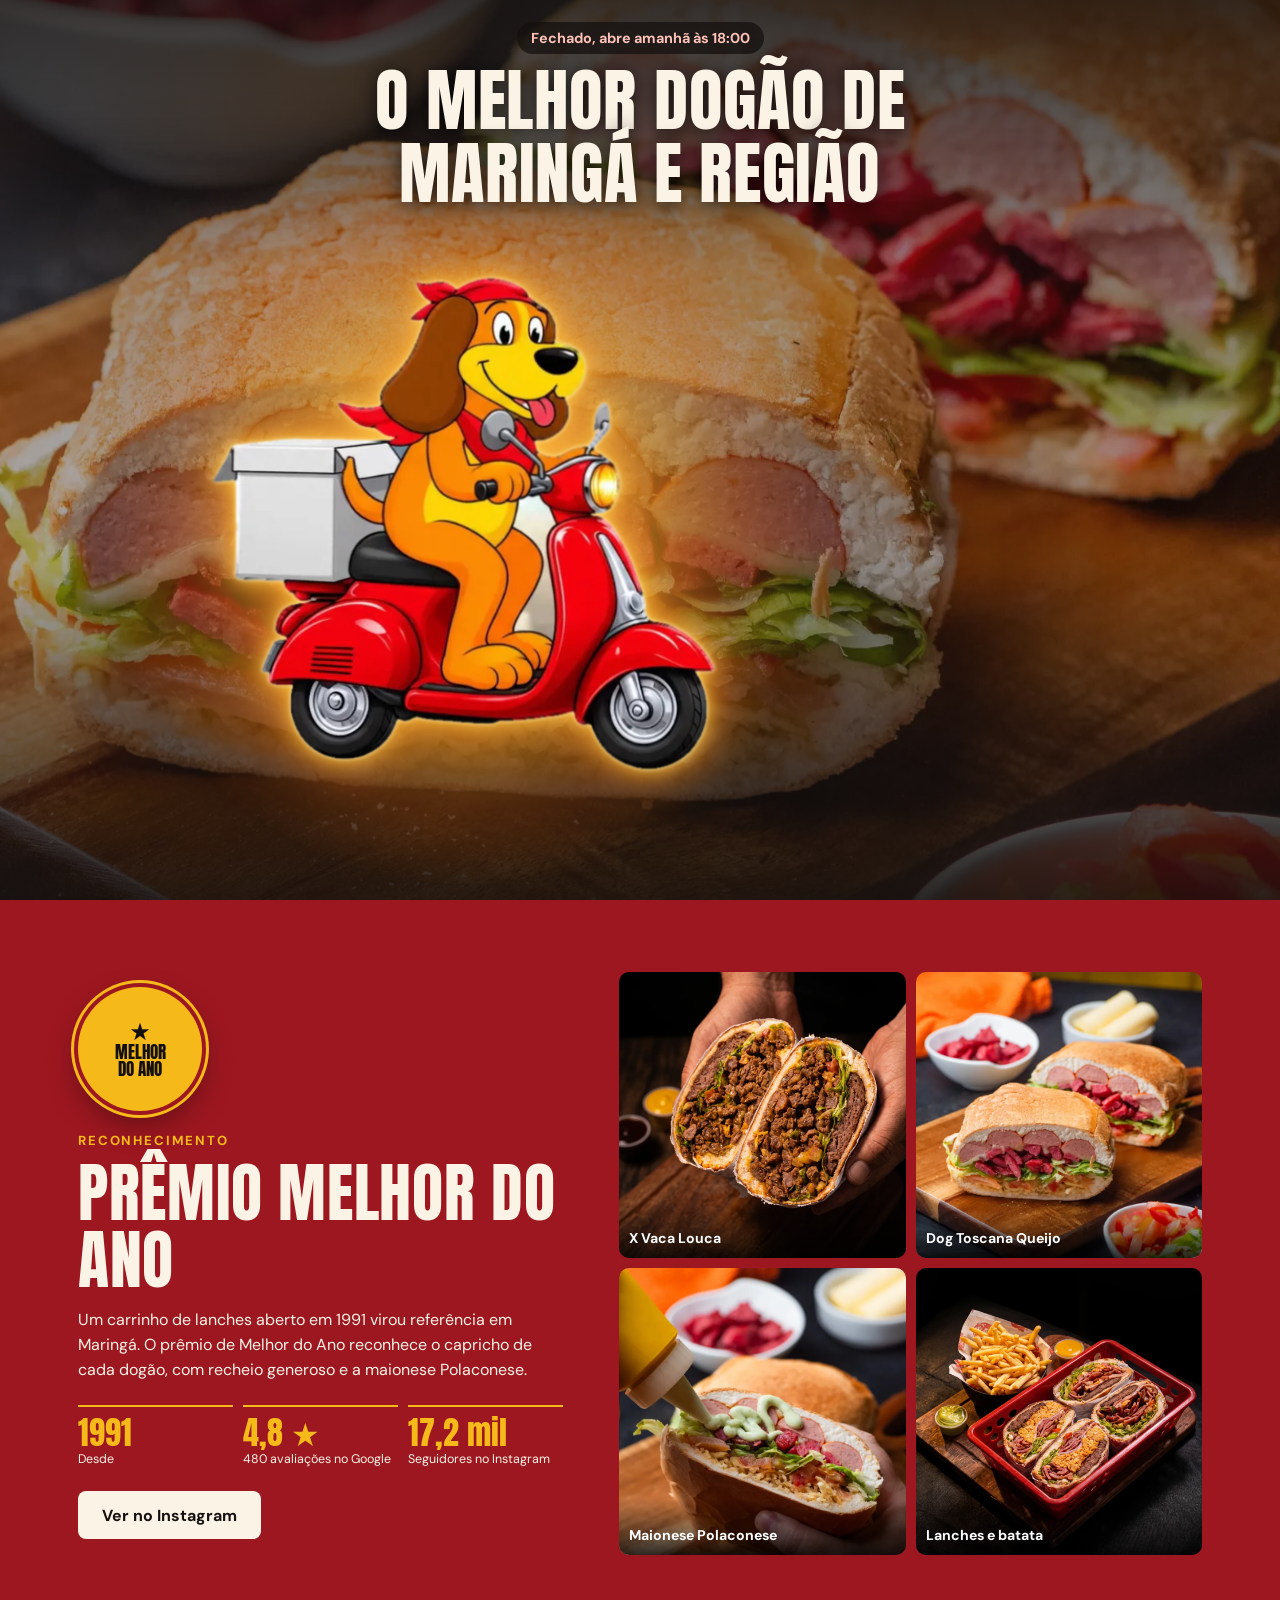
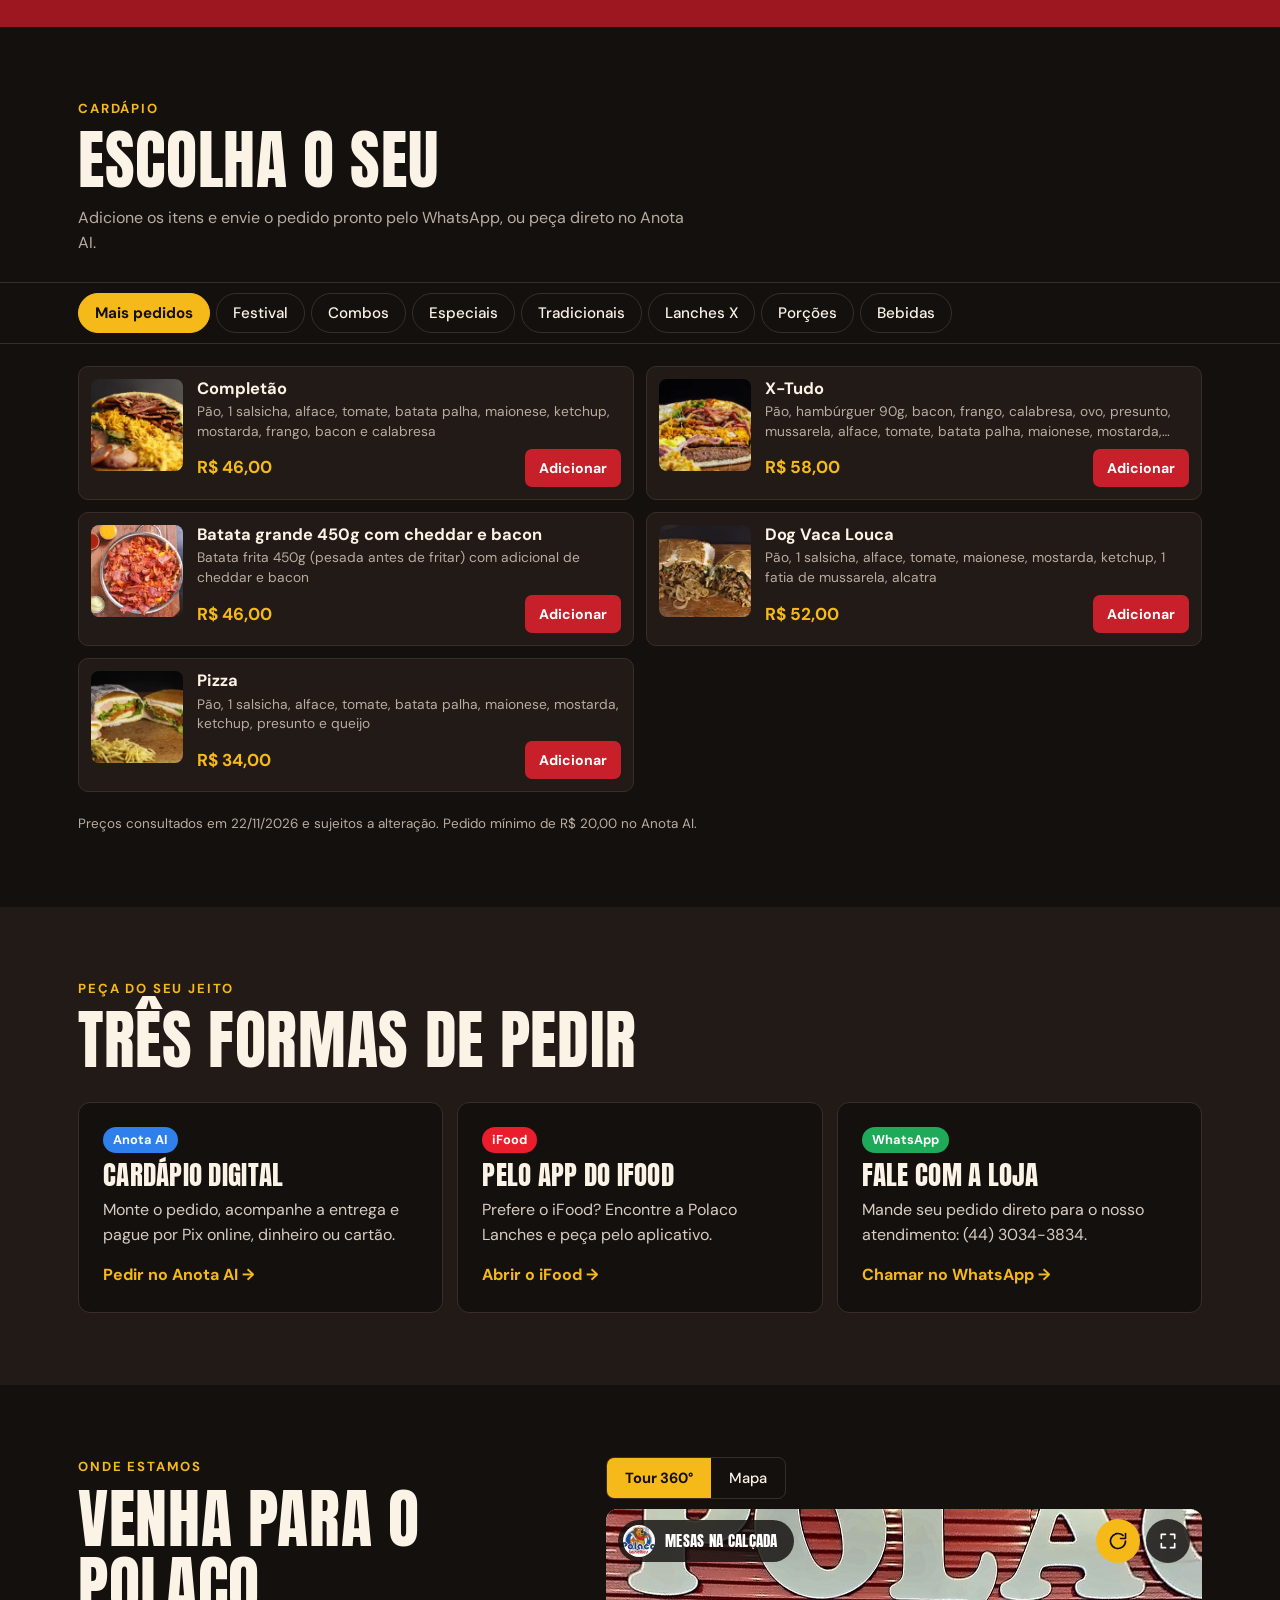
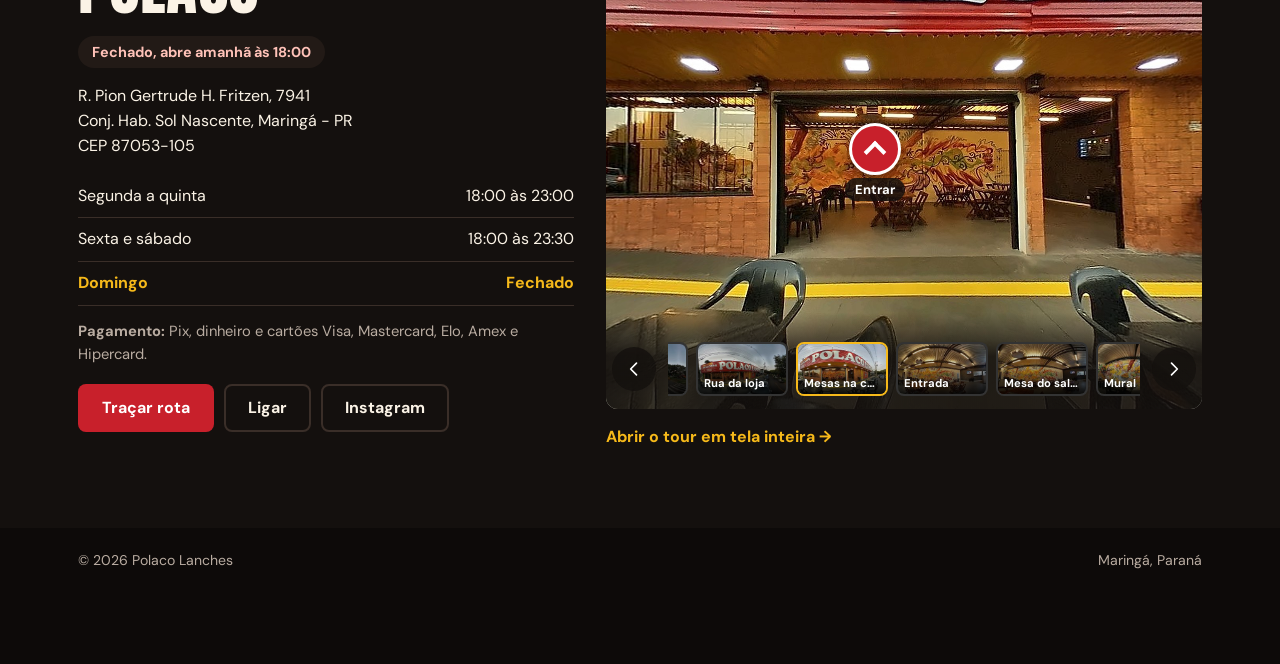
==== commit 75ecba2a: "Animacao automatica com brilho e foto de fundo O entregador cruza a tela sozinho, revela a logo ao p" ====
--- a/index.html
+++ b/index.html
@@ -14,6 +14,8 @@
 <link rel="preconnect" href="https://fonts.gstatic.com" crossorigin>
 <link href="https://fonts.googleapis.com/css2?family=Anton&family=DM+Sans:wght@400;500;700&display=swap" rel="stylesheet">
 <link rel="stylesheet" href="assets/styles.css">
+<link rel="preload" as="image" href="assets/img/fundo-lanche.webp" type="image/webp" media="(min-aspect-ratio: 1/1)">
+<link rel="preload" as="image" href="assets/img/fundo-lanche-m.webp" type="image/webp" media="(max-aspect-ratio: 1/1)">
 <link rel="preload" as="image" href="assets/moto/m00.webp" type="image/webp">
 <script type="application/ld+json">
 {"@context":"https://schema.org","@type":"Restaurant","name":"Polaco Lanches Sol Nascente","image":"assets/img/logo.jpg","telephone":"+554430343834","servesCuisine":"Lanches","priceRange":"R$",
@@ -22,7 +24,7 @@
 "aggregateRating":{"@type":"AggregateRating","ratingValue":"4.8","reviewCount":"480"},
 "openingHoursSpecification":[{"@type":"OpeningHoursSpecification","dayOfWeek":["Monday","Tuesday","Wednesday","Thursday"],"opens":"18:00","closes":"23:00"},{"@type":"OpeningHoursSpecification","dayOfWeek":["Friday","Saturday"],"opens":"18:00","closes":"23:30"}]}
 </script>
-<noscript><style>#inicio{height:100svh}#moto,.hint{display:none}.surge{opacity:1!important;transform:translate(-50%,-50%)!important}.fecha{--f:1;visibility:visible}</style></noscript>
+<noscript><style>#moto,.brilho{display:none}.surge{--m:130%}.aura{opacity:.6}.fecha{--f:1;visibility:visible}</style></noscript>
 </head>
 <body>
 <header id="top">
@@ -44,9 +46,10 @@
         <p class="status" data-status>Sol Nascente, Maringá</p>
         <h1>O melhor dogão de Maringá e região</h1>
       </div>
+      <div class="aura" aria-hidden="true"></div>
       <div class="surge"><img src="assets/img/logo-polaco.webp" alt="Logo Polaco Lanches com o mascote" width="820" height="643"></div>
+      <div class="brilho" aria-hidden="true"></div>
       <canvas id="moto" width="640" height="640" role="img" aria-label="Mascote da Polaco Lanches passando de moto com a entrega"></canvas>
-      <p class="hint">Role para receber a entrega <span aria-hidden="true">↓</span></p>
       <div class="fecha">
         <p class="nota"><strong>4,8 ★</strong> em 480 avaliações no Google</p>
         <a class="btn btn-red" href="#cardapio">Ver cardápio</a>
--- a/assets/styles.css
+++ b/assets/styles.css
@@ -34,21 +34,22 @@
 #top nav a { text-decoration: none; font-weight: 500; } #top nav a:hover { color: var(--mustard); }
 @media (min-width: 820px) { #top { padding-inline: 28px; } #top nav { display: flex; } }
 
-#inicio { --p: 0; position: relative; height: 420vh; background: var(--ink); }
-.palco { position: sticky; top: 0; height: 100vh; height: 100svh; overflow: hidden; isolation: isolate; background: radial-gradient(circle at 50% 54%, #4a1a1c 0, #2a1614 36%, var(--ink) 74%); }
-.palco::before { content: ""; position: absolute; z-index: -1; left: 50%; top: 54%; width: 240vmax; height: 240vmax; margin: -120vmax 0 0 -120vmax; background: repeating-conic-gradient(rgba(246,185,26,.035) 0 9deg, transparent 9deg 18deg); transform: rotate(calc(var(--p) * 70deg)); }
-.abre { position: absolute; inset: max(22px, env(safe-area-inset-top)) 16px auto; display: flex; flex-direction: column; align-items: center; gap: 10px; text-align: center; }
-.abre h1 { max-width: 980px; text-shadow: 0 3px 20px rgba(0,0,0,.7); font-size: clamp(2rem, min(6.2vw, 9vh), 4.3rem); text-wrap: balance; }
-.surge { position: absolute; left: 50%; top: 56%; width: min(84vw, 66vh); opacity: 0; transform: translate(-50%, -50%) scale(.16); filter: drop-shadow(0 14px 30px rgba(0,0,0,.6)); will-change: transform, opacity; }
+#inicio { --p: 0; position: relative; height: 100vh; height: 100svh; background: var(--ink); }
+.palco { position: relative; height: 100%; overflow: hidden; isolation: isolate; background: linear-gradient(180deg, rgba(20,16,14,.86) 0, rgba(20,16,14,.42) 30%, rgba(20,16,14,.34) 62%, rgba(20,16,14,.9) 100%), url("img/fundo-lanche.webp") center / cover no-repeat var(--ink); }
+@media (max-aspect-ratio: 1/1) { .palco { background-image: linear-gradient(180deg, rgba(20,16,14,.86) 0, rgba(20,16,14,.42) 30%, rgba(20,16,14,.34) 62%, rgba(20,16,14,.9) 100%), url("img/fundo-lanche-m.webp"); } }
+.abre { position: absolute; z-index: 3; inset: max(22px, env(safe-area-inset-top)) 16px auto; display: flex; flex-direction: column; align-items: center; gap: 10px; text-align: center; }
+.abre h1 { max-width: 980px; text-shadow: 0 3px 20px rgba(0,0,0,.8); font-size: clamp(2rem, min(6.2vw, 9vh), 4.3rem); text-wrap: balance; }
+.aura, .brilho { position: absolute; left: 50%; border-radius: 50%; pointer-events: none; background: radial-gradient(circle, rgba(255,226,130,.85) 0, rgba(255,176,40,.55) 34%, rgba(255,120,20,.2) 56%, transparent 71%); }
+.aura { top: 56%; width: min(112vw, 88vh); aspect-ratio: 1; opacity: 0; transform: translate(-50%, -50%); }
+.brilho { top: 58%; width: min(112vw, 82vh); aspect-ratio: 1; transform: translate(-200vw, -50%); will-change: transform; }
+.surge { --m: -5%; position: absolute; left: 50%; top: 56%; width: min(84vw, 66vh); transform: translate(-50%, -50%); filter: drop-shadow(0 14px 30px rgba(0,0,0,.6)); -webkit-mask-image: linear-gradient(90deg, #000 calc(var(--m) - 12%), transparent var(--m)); mask-image: linear-gradient(90deg, #000 calc(var(--m) - 12%), transparent var(--m)); }
 .surge img { width: 100%; height: auto; }
-#moto { position: absolute; left: 50%; top: 58%; width: min(82vw, 58vh); height: auto; aspect-ratio: 1; transform: translate(-200vw, -50%); filter: drop-shadow(0 16px 16px rgba(0,0,0,.55)); will-change: transform, opacity; }
-.hint { position: absolute; left: 0; right: 0; bottom: max(20px, env(safe-area-inset-bottom)); margin: 0; text-align: center; font-weight: 700; opacity: clamp(0, calc(1 - var(--p) * 10), 1); } .hint span { display: inline-block; animation: bob 1.4s infinite; }
-@keyframes bob { 50% { transform: translateY(6px); } }
-.fecha { --f: clamp(0, calc((var(--p) - .74) / .12), 1); position: absolute; left: 50%; bottom: max(16px, env(safe-area-inset-bottom)); display: grid; grid-template-columns: 1fr 1fr; gap: 8px 10px; width: min(calc(100vw - 32px), 420px); text-align: center; visibility: hidden; opacity: var(--f); transform: translate(-50%, calc((1 - var(--f)) * 24px)); }
+#moto { position: absolute; left: 50%; top: 58%; width: min(82vw, 58vh); height: auto; aspect-ratio: 1; transform: translate(-200vw, -50%); filter: drop-shadow(0 0 2px #fff2bf) drop-shadow(0 0 10px rgba(255,205,70,.95)) drop-shadow(0 0 24px rgba(255,140,30,.7)); will-change: transform; }
+.fecha { --f: clamp(0, calc((var(--p) - .74) / .12), 1); position: absolute; z-index: 3; left: 50%; bottom: max(16px, env(safe-area-inset-bottom)); display: grid; grid-template-columns: 1fr 1fr; gap: 8px 10px; width: min(calc(100vw - 32px), 420px); text-align: center; visibility: hidden; opacity: var(--f); transform: translate(-50%, calc((1 - var(--f)) * 24px)); }
 #inicio.final .fecha { visibility: visible; }
-.nota { grid-column: 1 / -1; margin: 0; font-size: .92rem; line-height: 1.35; }
+.nota { grid-column: 1 / -1; margin: 0; font-size: .92rem; line-height: 1.35; text-shadow: 0 1px 6px #000; }
 .fecha .btn { padding-inline: 12px; }
-@media (max-height: 560px) { .surge { top: 52%; width: min(60vw, 56vh); } #moto { width: min(60vw, 52vh); } .nota { display: none; } .abre .status { display: none; } }
+@media (max-height: 560px) { .surge { top: 52%; width: min(60vw, 56vh); } .aura { top: 52%; } #moto { width: min(60vw, 52vh); } .nota { display: none; } .abre .status { display: none; } }
 .status { display: inline-block; margin: 0; padding: 5px 14px; border-radius: 99px; background: rgba(20,16,14,.72); font-weight: 700; font-size: .9rem; }
 .status.open { color: #6ee7a0; } .status.closed { color: #ffc2b8; }
 .status.dark { background: var(--ink-2); margin: 16px 0 0; }
@@ -146,6 +147,6 @@
 
 @media (prefers-reduced-motion: reduce) {
   html { scroll-behavior: auto; }
-  #inicio { height: 100svh; } #moto, .hint { display: none; }
+  #moto, .brilho { display: none; }
   .btn, .channel, .galeria img { transition: none; }
 }
